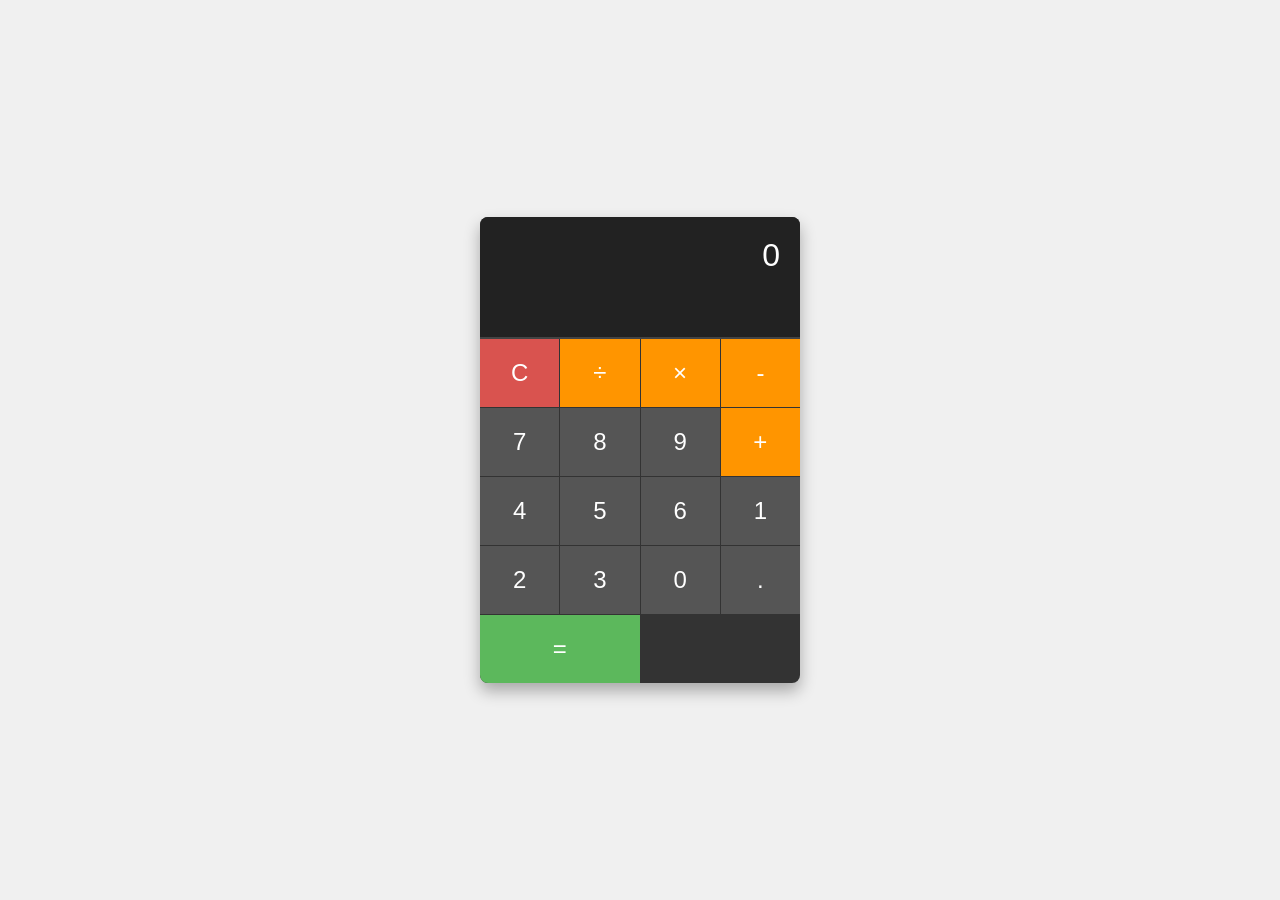
==== calculator.html @ 8462275f "Added calculator html css and js file" ====
<!DOCTYPE html>
<html lang="en">

<head>
    <meta charset="UTF-8">
    <meta name="viewport" content="width=device-width, initial-scale=1.0">
    <title>Simple Calculator</title>
    <style>
        body {
            display: flex;
            justify-content: center;
            align-items: center;
            height: 100vh;
            margin: 0;
            font-family: Arial, sans-serif;
            background-color: #f0f0f0;
        }

        .calculator {
            width: 320px;
            background-color: #333;
            border-radius: 8px;
            overflow: hidden;
            box-shadow: 0px 8px 16px rgba(0, 0, 0, 0.3);
        }

        .display {
            background-color: #222;
            color: #fff;
            font-size: 2rem;
            text-align: right;
            padding: 20px;
            border-bottom: 2px solid #444;
            height: 80px;
        }

        .buttons {
            display: grid;
            grid-template-columns: repeat(4, 1fr);
            grid-gap: 1px;
        }

        .button {
            padding: 20px;
            font-size: 1.5rem;
            color: #fff;
            background-color: #555;
            cursor: pointer;
            border: none;
            outline: none;
            transition: background-color 0.2s;
        }

        .button:hover {
            background-color: #666;
        }

        .button:active {
            background-color: #777;
        }

        .operator {
            background-color: #ff9500;
        }

        .operator:hover {
            background-color: #ffb340;
        }

        .clear {
            background-color: #d9534f;
        }

        .clear:hover {
            background-color: #f77c73;
        }

        .equal {
            background-color: #5cb85c;
            grid-column: span 2;
        }

        .equal:hover {
            background-color: #70d470;
        }
    </style>
</head>

<body>

    <div class="calculator">
        <div class="display" id="display">0</div>
        <div class="buttons">
            <button class="button clear" onclick="clearDisplay()">C</button>
            <button class="button operator" onclick="appendOperator('/')">÷</button>
            <button class="button operator" onclick="appendOperator('*')">×</button>
            <button class="button operator" onclick="appendOperator('-')">-</button>

            <button class="button" onclick="appendNumber('7')">7</button>
            <button class="button" onclick="appendNumber('8')">8</button>
            <button class="button" onclick="appendNumber('9')">9</button>
            <button class="button operator" onclick="appendOperator('+')">+</button>

            <button class="button" onclick="appendNumber('4')">4</button>
            <button class="button" onclick="appendNumber('5')">5</button>
            <button class="button" onclick="appendNumber('6')">6</button>

            <button class="button" onclick="appendNumber('1')">1</button>
            <button class="button" onclick="appendNumber('2')">2</button>
            <button class="button" onclick="appendNumber('3')">3</button>

            <button class="button" onclick="appendNumber('0')">0</button>
            <button class="button" onclick="appendNumber('.')">.</button>
            <button class="button equal" onclick="calculate()">=</button>
        </div>
    </div>

    <script>
    const display = document.getElementById('display');

    function appendNumber(number) {
        if (display.innerText === '0') {
            display.innerText = number;
        } else {
            display.innerText += number;
        }
    }

    function appendOperator(operator) {
        display.innerText += operator;
    }

    function clearDisplay() {
        display.innerText = '0';
    }

    function calculate() {
        try {
            display.innerText = eval(display.innerText);
        } catch (error) {
            display.innerText = 'Error';
        }
    }
    </script>

</body>

</html>
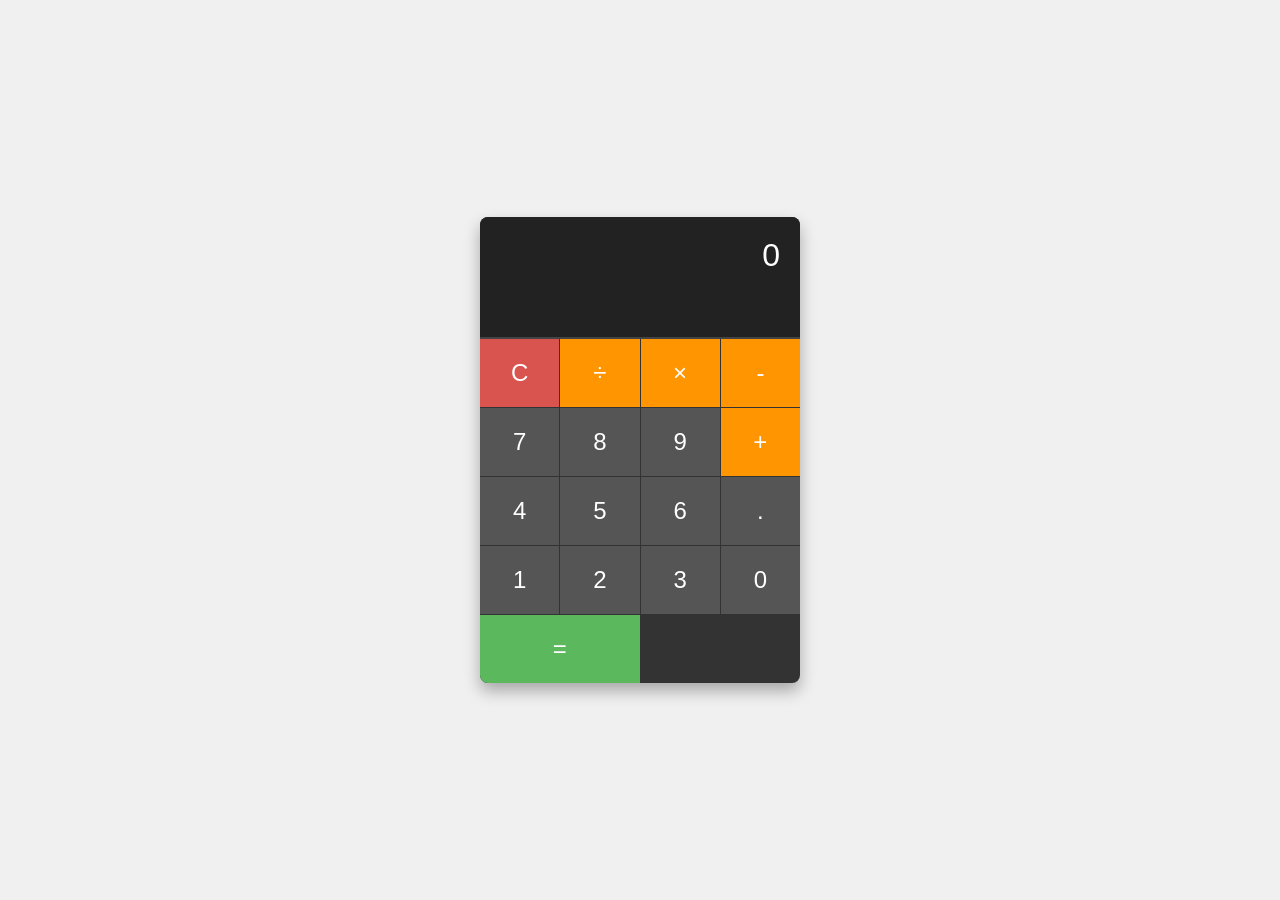
==== commit 1f370147: "Corrected the numbers order" ====
--- a/calculator.html
+++ b/calculator.html
@@ -105,42 +105,42 @@
             <button class="button" onclick="appendNumber('5')">5</button>
             <button class="button" onclick="appendNumber('6')">6</button>
 
+            <button class="button" onclick="appendNumber('.')">.</button>
             <button class="button" onclick="appendNumber('1')">1</button>
             <button class="button" onclick="appendNumber('2')">2</button>
+
             <button class="button" onclick="appendNumber('3')">3</button>
-
             <button class="button" onclick="appendNumber('0')">0</button>
-            <button class="button" onclick="appendNumber('.')">.</button>
             <button class="button equal" onclick="calculate()">=</button>
         </div>
     </div>
 
     <script>
-    const display = document.getElementById('display');
+        const display = document.getElementById('display');
 
-    function appendNumber(number) {
-        if (display.innerText === '0') {
-            display.innerText = number;
-        } else {
-            display.innerText += number;
+        function appendNumber(number) {
+            if (display.innerText === '0') {
+                display.innerText = number;
+            } else {
+                display.innerText += number;
+            }
         }
-    }
 
-    function appendOperator(operator) {
-        display.innerText += operator;
-    }
+        function appendOperator(operator) {
+            display.innerText += operator;
+        }
 
-    function clearDisplay() {
-        display.innerText = '0';
-    }
+        function clearDisplay() {
+            display.innerText = '0';
+        }
 
-    function calculate() {
-        try {
-            display.innerText = eval(display.innerText);
-        } catch (error) {
-            display.innerText = 'Error';
+        function calculate() {
+            try {
+                display.innerText = eval(display.innerText);
+            } catch (error) {
+                display.innerText = 'Error';
+            }
         }
-    }
     </script>
 
 </body>
